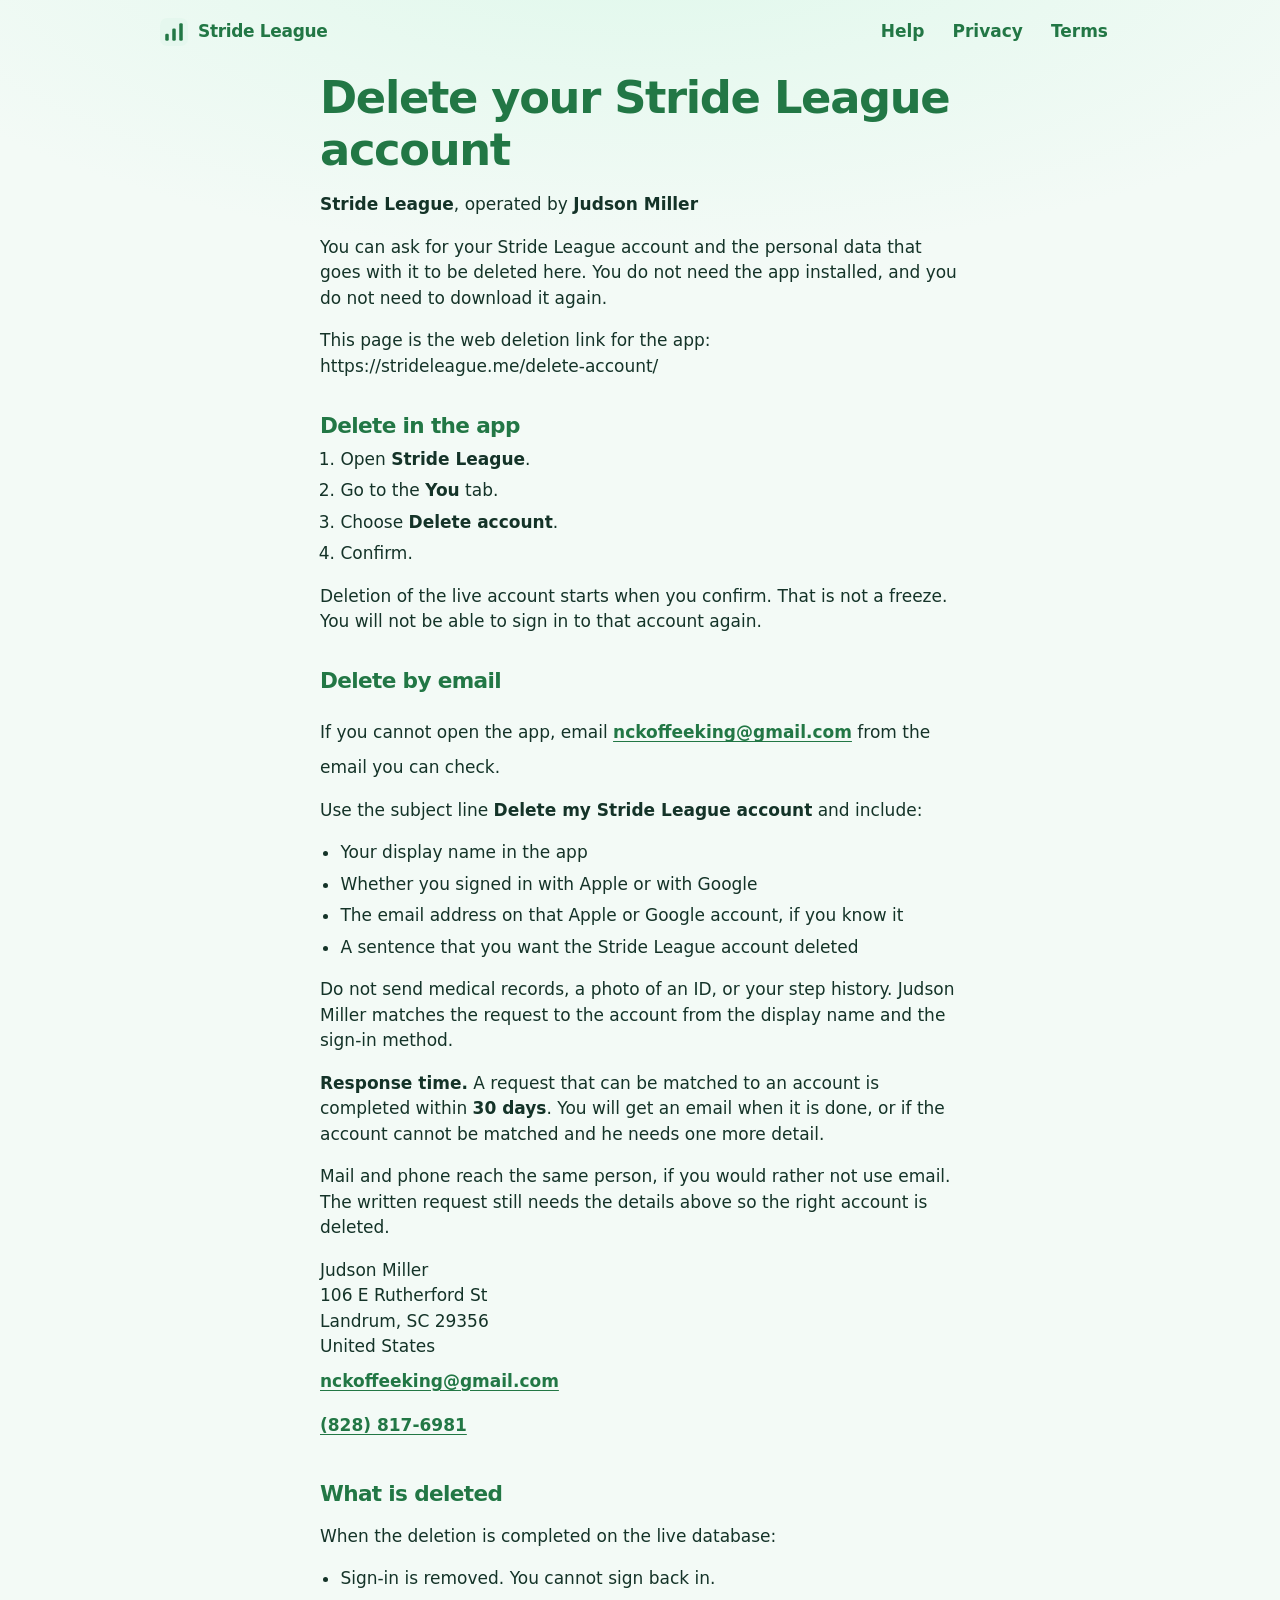
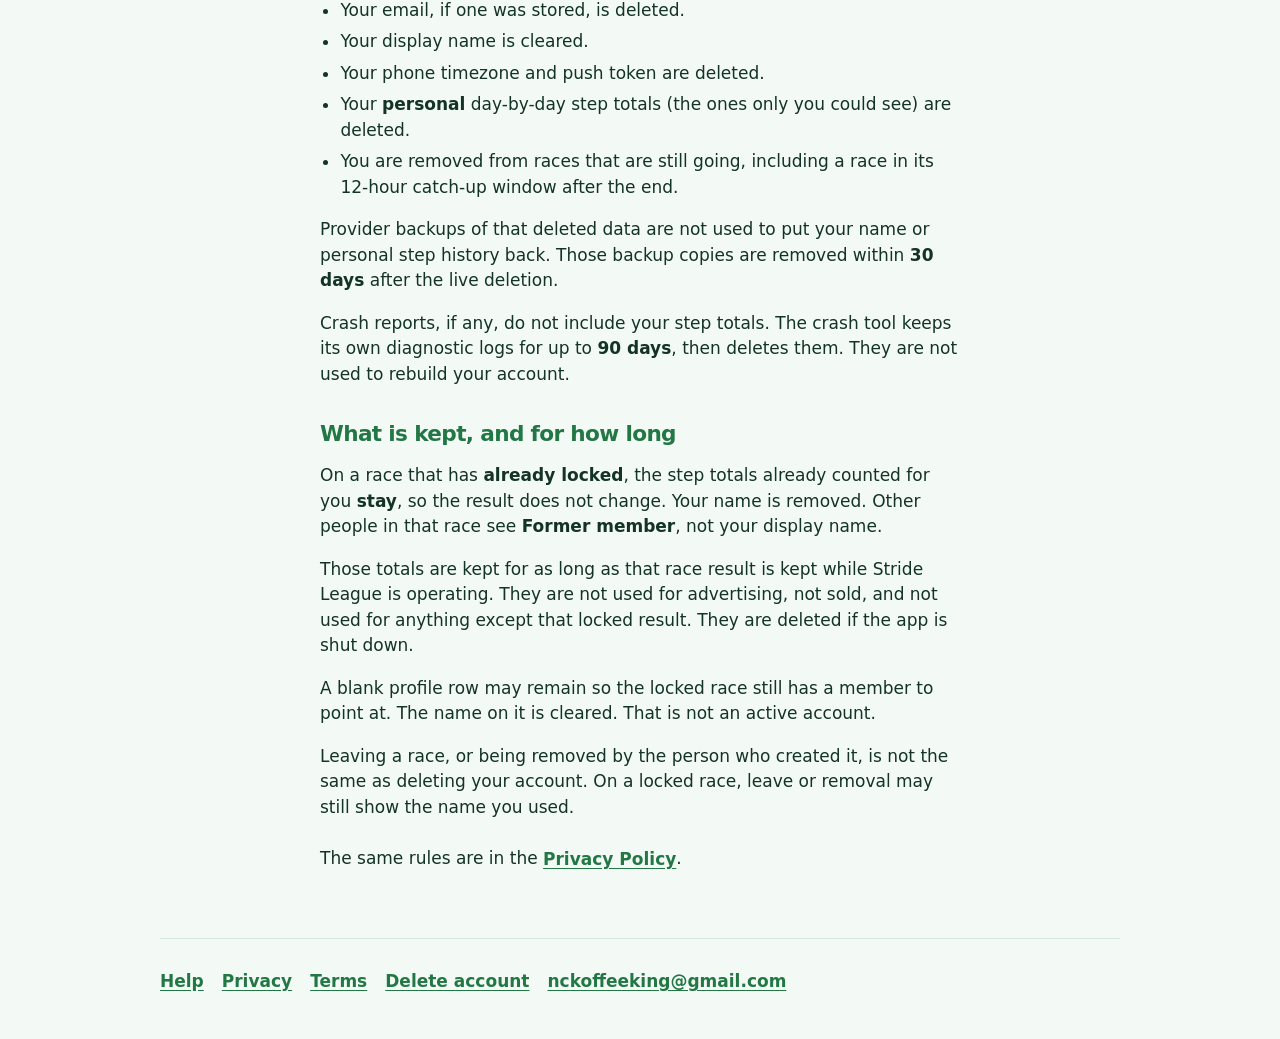
==== delete-account/index.html @ 0a349ed0 "Add a delete-account page for the app deletion link. Port the existing account-deletion page onto st" ====
<!DOCTYPE html>
<html lang="en">
<head>
  <!-- Draft, not legal advice -->
  <meta charset="utf-8">
  <meta name="viewport" content="width=device-width, initial-scale=1">
  <title>Delete your account · Stride League</title>
  <meta name="description" content="How to delete your Stride League account in the app or by email, and what is deleted.">
  <meta name="theme-color" content="#f3faf6">
  <link rel="canonical" href="https://strideleague.me/delete-account/">
  <link rel="icon" href="/favicon.svg" type="image/svg+xml">
  <link rel="stylesheet" href="/site.css">
</head>
<body>
  <a class="skip-link" href="#content">Skip to content</a>
  <header class="wrap site-header">
    <a class="wordmark" href="/">
      <svg viewBox="0 0 32 32" aria-hidden="true">
        <rect width="32" height="32" rx="8" fill="#e5f7ee"/>
        <rect x="6" y="18" width="4" height="8" rx="1.5" fill="#227745"/>
        <rect x="14" y="12" width="4" height="14" rx="1.5" fill="#227745"/>
        <rect x="22" y="6" width="4" height="20" rx="1.5" fill="#227745"/>
      </svg>
      Stride League
    </a>
    <nav class="site-nav" aria-label="Site">
      <a href="/help/">Help</a>
      <a href="/privacy.html">Privacy</a>
      <a href="/terms.html">Terms</a>
    </nav>
  </header>

  <main id="content" class="wrap sheet prose">
    <h1>Delete your Stride League account</h1>
    <p><strong>Stride League</strong>, operated by <strong>Judson Miller</strong></p>
    <p>You can ask for your Stride League account and the personal data that goes with it to be deleted here. You do not need the app installed, and you do not need to download it again.</p>
    <p>This page is the web deletion link for the app: https://strideleague.me/delete-account/</p>

    <h2>Delete in the app</h2>
    <ol>
      <li>Open <strong>Stride League</strong>.</li>
      <li>Go to the <strong>You</strong> tab.</li>
      <li>Choose <strong>Delete account</strong>.</li>
      <li>Confirm.</li>
    </ol>
    <p>Deletion of the live account starts when you confirm. That is not a freeze. You will not be able to sign in to that account again.</p>

    <h2>Delete by email</h2>
    <p>If you cannot open the app, email <a href="mailto:nckoffeeking@gmail.com"><strong>nckoffeeking@gmail.com</strong></a> from the email you can check.</p>
    <p>Use the subject line <strong>Delete my Stride League account</strong> and include:</p>
    <ul>
      <li>Your display name in the app</li>
      <li>Whether you signed in with Apple or with Google</li>
      <li>The email address on that Apple or Google account, if you know it</li>
      <li>A sentence that you want the Stride League account deleted</li>
    </ul>
    <p>Do not send medical records, a photo of an ID, or your step history. Judson Miller matches the request to the account from the display name and the sign-in method.</p>
    <p><strong>Response time.</strong> A request that can be matched to an account is completed within <strong>30 days</strong>. You will get an email when it is done, or if the account cannot be matched and he needs one more detail.</p>
    <p>Mail and phone reach the same person, if you would rather not use email. The written request still needs the details above so the right account is deleted.</p>
    <p>Judson Miller<br>106 E Rutherford St<br>Landrum, SC 29356<br>United States<br><a href="mailto:nckoffeeking@gmail.com">nckoffeeking@gmail.com</a><br><a href="tel:+18288176981">(828) 817-6981</a></p>

    <h2>What is deleted</h2>
    <p>When the deletion is completed on the live database:</p>
    <ul>
      <li>Sign-in is removed. You cannot sign back in.</li>
      <li>Your email, if one was stored, is deleted.</li>
      <li>Your display name is cleared.</li>
      <li>Your phone timezone and push token are deleted.</li>
      <li>Your <strong>personal</strong> day-by-day step totals (the ones only you could see) are deleted.</li>
      <li>You are removed from races that are still going, including a race in its 12-hour catch-up window after the end.</li>
    </ul>
    <p>Provider backups of that deleted data are not used to put your name or personal step history back. Those backup copies are removed within <strong>30 days</strong> after the live deletion.</p>
    <p>Crash reports, if any, do not include your step totals. The crash tool keeps its own diagnostic logs for up to <strong>90 days</strong>, then deletes them. They are not used to rebuild your account.</p>

    <h2>What is kept, and for how long</h2>
    <p>On a race that has <strong>already locked</strong>, the step totals already counted for you <strong>stay</strong>, so the result does not change. Your name is removed. Other people in that race see <strong>Former member</strong>, not your display name.</p>
    <p>Those totals are kept for as long as that race result is kept while Stride League is operating. They are not used for advertising, not sold, and not used for anything except that locked result. They are deleted if the app is shut down.</p>
    <p>A blank profile row may remain so the locked race still has a member to point at. The name on it is cleared. That is not an active account.</p>
    <p>Leaving a race, or being removed by the person who created it, is not the same as deleting your account. On a locked race, leave or removal may still show the name you used.</p>
    <p>The same rules are in the <a href="/privacy.html">Privacy Policy</a>.</p>
  </main>

  <footer class="wrap site-footer">
    <div class="footer-row">
      <a href="/help/">Help</a>
      <a href="/privacy.html">Privacy</a>
      <a href="/terms.html">Terms</a>
      <a href="/delete-account/">Delete account</a>
      <a href="mailto:nckoffeeking@gmail.com">nckoffeeking@gmail.com</a>
    </div>
  </footer>
</body>
</html>
---- site.css ----
:root {
  --brand: #227745;
  --ink: #143328;
  --muted: #3d5a4a;
  --bg: #f3faf6;
  --surface: #ffffff;
  --mint: #d8f6e6;
  --mint-deep: #b7ebcf;
  --line: #d5e8dc;
  --badge: #10261c;
  --shadow: 0 16px 40px rgba(20, 51, 40, 0.08);
  --radius: 22px;
  --font: -apple-system, BlinkMacSystemFont, "Segoe UI", system-ui, sans-serif;
  --mono: ui-monospace, "SF Mono", Menlo, Consolas, monospace;
}

*,
*::before,
*::after {
  box-sizing: border-box;
}

html {
  color-scheme: light;
}

body {
  margin: 0;
  min-height: 100vh;
  background:
    radial-gradient(1200px 480px at 50% -80px, #dff8eb 0%, rgba(243, 250, 246, 0) 70%),
    var(--bg);
  color: var(--ink);
  font-family: var(--font);
  font-size: 17px;
  line-height: 1.5;
}

img,
svg {
  display: block;
  max-width: 100%;
}

a {
  color: var(--brand);
  text-underline-offset: 0.16em;
}

a:hover {
  text-decoration-thickness: 2px;
}

:focus-visible {
  outline: 3px solid var(--brand);
  outline-offset: 3px;
}

.skip-link {
  position: absolute;
  left: 16px;
  top: 8px;
  transform: translateY(-140%);
  background: var(--surface);
  color: var(--brand);
  padding: 12px 16px;
  min-height: 44px;
  z-index: 5;
  border-radius: 12px;
}

.skip-link:focus {
  transform: none;
}

.wrap {
  width: min(960px, calc(100% - 32px));
  margin: 0 auto;
}

.site-header {
  display: flex;
  align-items: center;
  justify-content: space-between;
  gap: 12px;
  min-height: 64px;
  padding: 8px 0;
}

.wordmark {
  display: inline-flex;
  align-items: center;
  gap: 10px;
  min-height: 44px;
  color: var(--brand);
  font-weight: 700;
  letter-spacing: -0.02em;
  text-decoration: none;
}

/* Narrow phones: keep the wordmark on one line and let the
   three nav links drop below it instead of running off screen. */
@media (max-width: 420px) {
  .site-header {
    flex-wrap: wrap;
    row-gap: 0;
  }

  .wordmark {
    white-space: nowrap;
  }

  .site-nav {
    margin-left: -12px;
  }
}

.wordmark svg {
  width: 28px;
  height: 28px;
  flex: none;
}

.site-nav {
  display: flex;
  align-items: center;
  gap: 4px;
}

.site-nav a {
  display: inline-flex;
  align-items: center;
  justify-content: center;
  min-height: 44px;
  min-width: 44px;
  padding: 0 12px;
  color: var(--brand);
  font-weight: 600;
  text-decoration: none;
}

.site-nav a:hover {
  text-decoration: underline;
}

.hero {
  padding: 12px 0 28px;
}

.eyebrow {
  margin: 0 0 8px;
  color: var(--brand);
  font-size: 0.95rem;
  font-weight: 650;
  letter-spacing: 0.01em;
}

h1,
h2,
h3 {
  color: var(--brand);
  letter-spacing: -0.03em;
  line-height: 1.15;
  font-weight: 700;
}

h1 {
  margin: 0 0 12px;
  font-size: clamp(2.1rem, 8vw, 3.4rem);
}

.lead {
  margin: 0 0 20px;
  max-width: 38rem;
  font-size: 1.125rem;
  color: var(--ink);
}

.hero-grid {
  display: grid;
  gap: 28px;
}

.store-badge {
  display: inline-flex;
  flex-direction: column;
  align-items: flex-start;
  justify-content: center;
  min-height: 54px;
  min-width: 44px;
  margin: 0;
  padding: 10px 18px 11px 16px;
  border-radius: 14px;
  background: var(--badge);
  color: #fff;
  text-decoration: none;
  line-height: 1.15;
}

a.store-badge:hover {
  background: #1b3b2c;
}

.store-badge-kicker {
  font-size: 0.72rem;
  font-weight: 600;
  letter-spacing: 0.01em;
  opacity: 0.88;
}

.store-badge-name {
  font-size: 1.125rem;
  font-weight: 650;
  letter-spacing: -0.02em;
}

.quiet {
  margin: 12px 0 0;
  color: var(--muted);
  font-size: 0.95rem;
}

.card {
  background: var(--surface);
  border: 1px solid var(--line);
  border-radius: var(--radius);
  box-shadow: var(--shadow);
  padding: 18px 18px 16px;
}

.card h2 {
  margin: 0;
  font-size: 1.15rem;
}

.sample-note {
  margin: 4px 0 12px;
  color: var(--muted);
  font-size: 0.9rem;
}

.standings {
  list-style: none;
  margin: 0;
  padding: 0;
}

.standings li + li {
  margin-top: 10px;
}

.standing-row {
  display: flex;
  justify-content: space-between;
  gap: 12px;
  align-items: baseline;
  min-height: 28px;
}

.who {
  font-weight: 650;
}

.tally {
  color: var(--brand);
  font-variant-numeric: tabular-nums;
  font-weight: 650;
}

.track {
  height: 8px;
  margin-top: 6px;
  border-radius: 999px;
  background: #e7f6ee;
  overflow: hidden;
}

.fill {
  height: 100%;
  border-radius: inherit;
  background: linear-gradient(90deg, var(--mint-deep), #7ddea6);
}

.section {
  padding: 8px 0 36px;
}

.section h2 {
  margin: 0 0 16px;
  font-size: 1.7rem;
}

.steps {
  list-style: none;
  margin: 0;
  padding: 0;
  display: grid;
  gap: 12px;
}

.steps li {
  display: grid;
  grid-template-columns: 44px 1fr;
  gap: 12px;
  align-items: start;
  background: var(--surface);
  border: 1px solid var(--line);
  border-radius: 18px;
  padding: 14px;
}

.num {
  display: grid;
  place-items: center;
  width: 44px;
  height: 44px;
  border-radius: 14px;
  background: var(--mint);
  color: var(--brand);
  font-weight: 750;
}

.steps h3 {
  margin: 2px 0 4px;
  color: var(--brand);
  font-size: 1.125rem;
  font-weight: 700;
}

.steps p {
  margin: 0;
  color: var(--ink);
  font-weight: 400;
}

.promise {
  background: var(--surface);
  border: 1px solid var(--line);
  border-radius: var(--radius);
  padding: 20px 18px;
}

.promise p {
  margin: 0 0 12px;
  max-width: 40rem;
}

.promise a {
  display: inline-flex;
  align-items: center;
  min-height: 44px;
  font-weight: 650;
}

.faq {
  display: grid;
  gap: 12px;
}

.faq-item {
  background: var(--surface);
  border: 1px solid var(--line);
  border-radius: 18px;
  padding: 14px 16px;
}

.faq-item h3 {
  margin: 2px 0 6px;
  color: var(--brand);
  font-size: 1.125rem;
  font-weight: 700;
}

.faq-item p {
  margin: 0;
  max-width: 40rem;
}

.faq-item p + p {
  margin-top: 8px;
}

.faq-item a {
  display: inline-flex;
  align-items: center;
  min-height: 44px;
  font-weight: 650;
}

.store-slot .store-line {
  margin: 0 0 8px;
}

.site-footer {
  border-top: 1px solid var(--line);
  padding: 20px 0 36px;
}

.footer-row {
  display: flex;
  flex-wrap: wrap;
  gap: 8px 18px;
  align-items: center;
}

.site-footer a {
  display: inline-flex;
  align-items: center;
  min-height: 44px;
  font-weight: 600;
}

.footer-note {
  margin: 4px 0 0;
  color: var(--muted);
  font-size: 0.95rem;
}

.sheet {
  padding: 8px 0 40px;
}

.sheet h1 {
  font-size: clamp(2rem, 7vw, 2.8rem);
}

.prose {
  max-width: 40rem;
}

.prose h2 {
  margin: 1.6em 0 0.4em;
  font-size: 1.35rem;
}

.prose p,
.prose li {
  color: var(--ink);
}

.prose ul,
.prose ol {
  margin: 0.4em 0 0;
  padding-left: 1.2em;
}

.prose li > ul {
  margin-top: 0.35em;
}

.prose li + li {
  margin-top: 0.35em;
}

.prose a {
  display: inline-flex;
  align-items: center;
  min-height: 44px;
  min-width: 44px;
  font-weight: 650;
}

.code-block {
  margin: 8px 0 18px;
  padding: 16px 16px 14px;
  background: var(--surface);
  border: 1px solid var(--line);
  border-radius: var(--radius);
  box-shadow: var(--shadow);
}

.code-label {
  margin: 0;
  color: var(--muted);
  font-size: 0.95rem;
  font-weight: 650;
}

.code-value {
  margin: 6px 0 14px;
  color: var(--brand);
  font-family: var(--mono);
  font-size: clamp(1.8rem, 9vw, 2.8rem);
  font-weight: 750;
  letter-spacing: 0.08em;
  line-height: 1.2;
  word-break: break-all;
  user-select: all;
}

.copy-button {
  appearance: none;
  width: 100%;
  min-height: 44px;
  border: 0;
  border-radius: 14px;
  background: var(--brand);
  color: #fff;
  font: inherit;
  font-weight: 700;
  padding: 12px 16px;
  cursor: pointer;
}

.copy-button:hover {
  background: #1b6339;
}

.copy-button.is-copied {
  background: #1b6339;
}

.copy-status:empty {
  display: none;
}

.copy-status {
  margin: 10px 0 0;
  color: var(--muted);
}

.store-slot {
  margin: 8px 0 4px;
}

.fine-print {
  max-width: 38rem;
  color: var(--muted);
}

.home-link {
  display: inline-flex;
  align-items: center;
  min-height: 44px;
  margin-top: 8px;
  font-weight: 650;
}

@media (min-width: 800px) {
  .wrap {
    width: min(960px, calc(100% - 64px));
  }

  .hero {
    padding-top: 28px;
  }

  .hero-grid {
    grid-template-columns: 1.1fr 0.9fr;
    align-items: center;
    gap: 40px;
  }

  .steps {
    grid-template-columns: repeat(3, 1fr);
  }

  .steps li {
    grid-template-columns: 1fr;
  }

  .copy-button {
    width: auto;
    min-width: 180px;
  }
}

@media (forced-colors: active) {
  .store-badge,
  .copy-button,
  .card,
  .steps li,
  .faq-item,
  .promise {
    border: 1px solid ButtonText;
  }
}
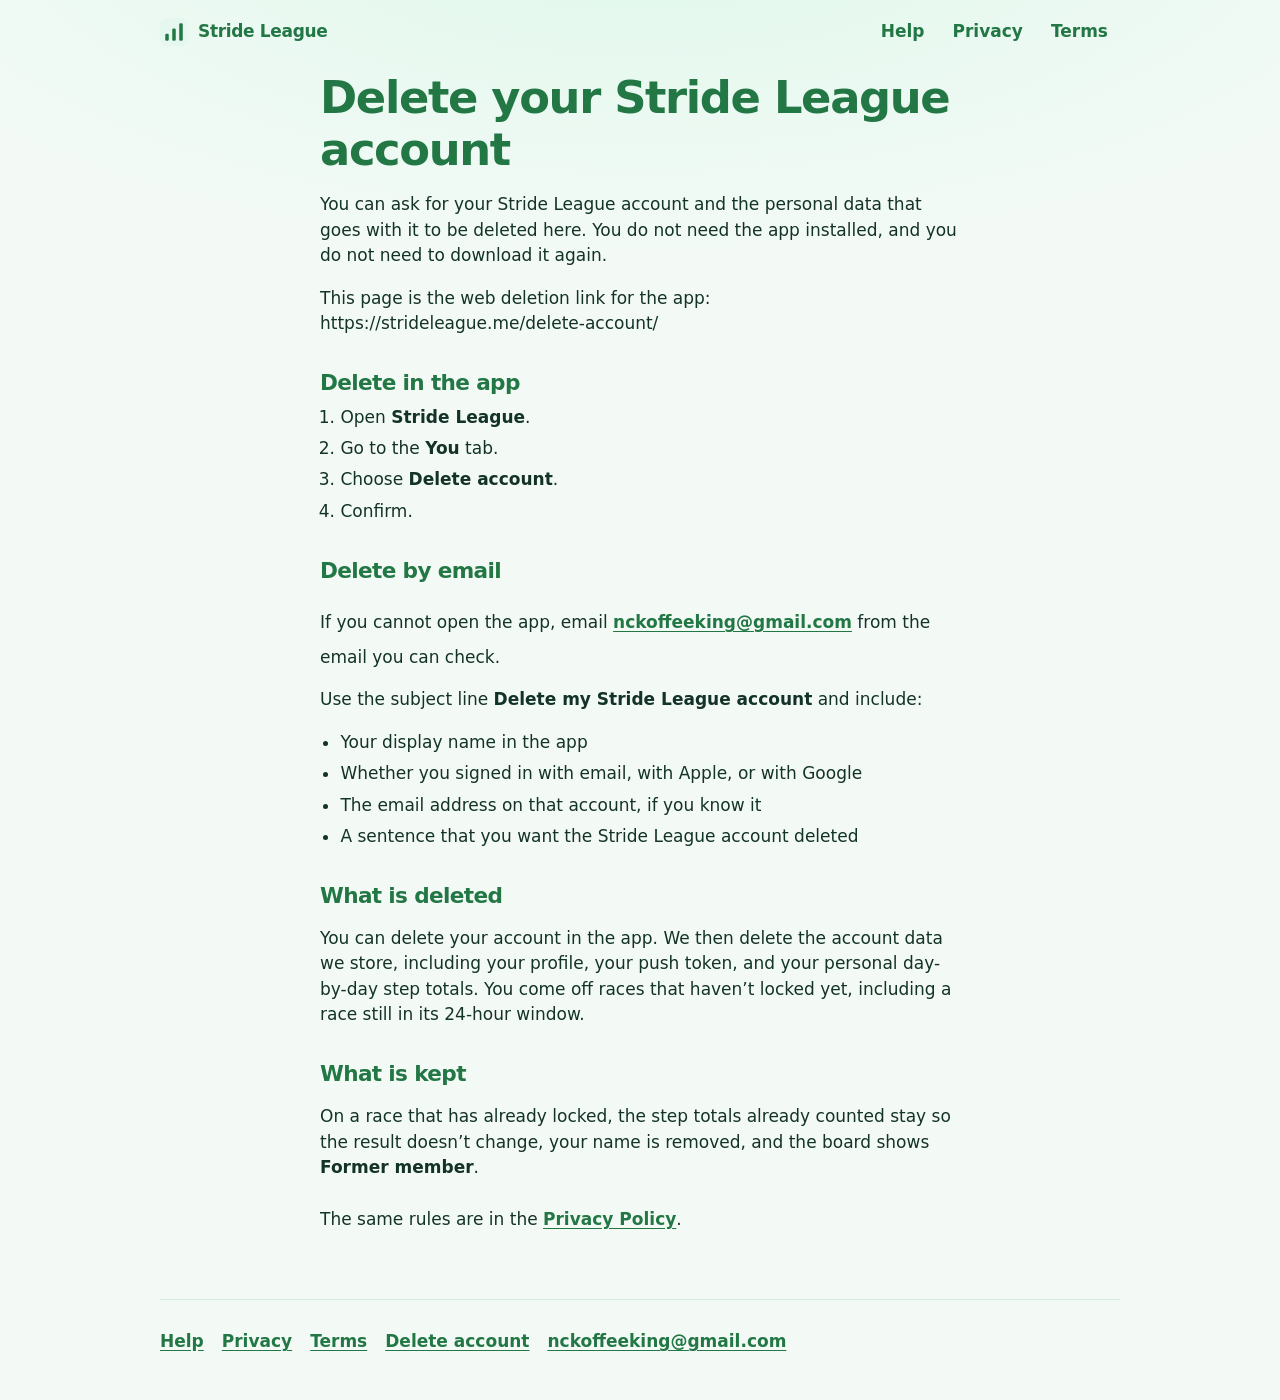
==== commit 50f99df2: "Align delete-account claims with the site privacy policy. Use the 24-hour window, include email sign" ====
--- a/delete-account/index.html
+++ b/delete-account/index.html
@@ -32,7 +32,6 @@
 
   <main id="content" class="wrap sheet prose">
     <h1>Delete your Stride League account</h1>
-    <p><strong>Stride League</strong>, operated by <strong>Judson Miller</strong></p>
     <p>You can ask for your Stride League account and the personal data that goes with it to be deleted here. You do not need the app installed, and you do not need to download it again.</p>
     <p>This page is the web deletion link for the app: https://strideleague.me/delete-account/</p>
 
@@ -43,40 +42,22 @@
       <li>Choose <strong>Delete account</strong>.</li>
       <li>Confirm.</li>
     </ol>
-    <p>Deletion of the live account starts when you confirm. That is not a freeze. You will not be able to sign in to that account again.</p>
 
     <h2>Delete by email</h2>
-    <p>If you cannot open the app, email <a href="mailto:nckoffeeking@gmail.com"><strong>nckoffeeking@gmail.com</strong></a> from the email you can check.</p>
+    <p>If you cannot open the app, email <a href="mailto:nckoffeeking@gmail.com">nckoffeeking@gmail.com</a> from the email you can check.</p>
     <p>Use the subject line <strong>Delete my Stride League account</strong> and include:</p>
     <ul>
       <li>Your display name in the app</li>
-      <li>Whether you signed in with Apple or with Google</li>
-      <li>The email address on that Apple or Google account, if you know it</li>
+      <li>Whether you signed in with email, with Apple, or with Google</li>
+      <li>The email address on that account, if you know it</li>
       <li>A sentence that you want the Stride League account deleted</li>
     </ul>
-    <p>Do not send medical records, a photo of an ID, or your step history. Judson Miller matches the request to the account from the display name and the sign-in method.</p>
-    <p><strong>Response time.</strong> A request that can be matched to an account is completed within <strong>30 days</strong>. You will get an email when it is done, or if the account cannot be matched and he needs one more detail.</p>
-    <p>Mail and phone reach the same person, if you would rather not use email. The written request still needs the details above so the right account is deleted.</p>
-    <p>Judson Miller<br>106 E Rutherford St<br>Landrum, SC 29356<br>United States<br><a href="mailto:nckoffeeking@gmail.com">nckoffeeking@gmail.com</a><br><a href="tel:+18288176981">(828) 817-6981</a></p>
 
     <h2>What is deleted</h2>
-    <p>When the deletion is completed on the live database:</p>
-    <ul>
-      <li>Sign-in is removed. You cannot sign back in.</li>
-      <li>Your email, if one was stored, is deleted.</li>
-      <li>Your display name is cleared.</li>
-      <li>Your phone timezone and push token are deleted.</li>
-      <li>Your <strong>personal</strong> day-by-day step totals (the ones only you could see) are deleted.</li>
-      <li>You are removed from races that are still going, including a race in its 12-hour catch-up window after the end.</li>
-    </ul>
-    <p>Provider backups of that deleted data are not used to put your name or personal step history back. Those backup copies are removed within <strong>30 days</strong> after the live deletion.</p>
-    <p>Crash reports, if any, do not include your step totals. The crash tool keeps its own diagnostic logs for up to <strong>90 days</strong>, then deletes them. They are not used to rebuild your account.</p>
+    <p>You can delete your account in the app. We then delete the account data we store, including your profile, your push token, and your personal day-by-day step totals. You come off races that haven’t locked yet, including a race still in its 24-hour window.</p>
 
-    <h2>What is kept, and for how long</h2>
-    <p>On a race that has <strong>already locked</strong>, the step totals already counted for you <strong>stay</strong>, so the result does not change. Your name is removed. Other people in that race see <strong>Former member</strong>, not your display name.</p>
-    <p>Those totals are kept for as long as that race result is kept while Stride League is operating. They are not used for advertising, not sold, and not used for anything except that locked result. They are deleted if the app is shut down.</p>
-    <p>A blank profile row may remain so the locked race still has a member to point at. The name on it is cleared. That is not an active account.</p>
-    <p>Leaving a race, or being removed by the person who created it, is not the same as deleting your account. On a locked race, leave or removal may still show the name you used.</p>
+    <h2>What is kept</h2>
+    <p>On a race that has already locked, the step totals already counted stay so the result doesn’t change, your name is removed, and the board shows <strong>Former member</strong>.</p>
     <p>The same rules are in the <a href="/privacy.html">Privacy Policy</a>.</p>
   </main>
 
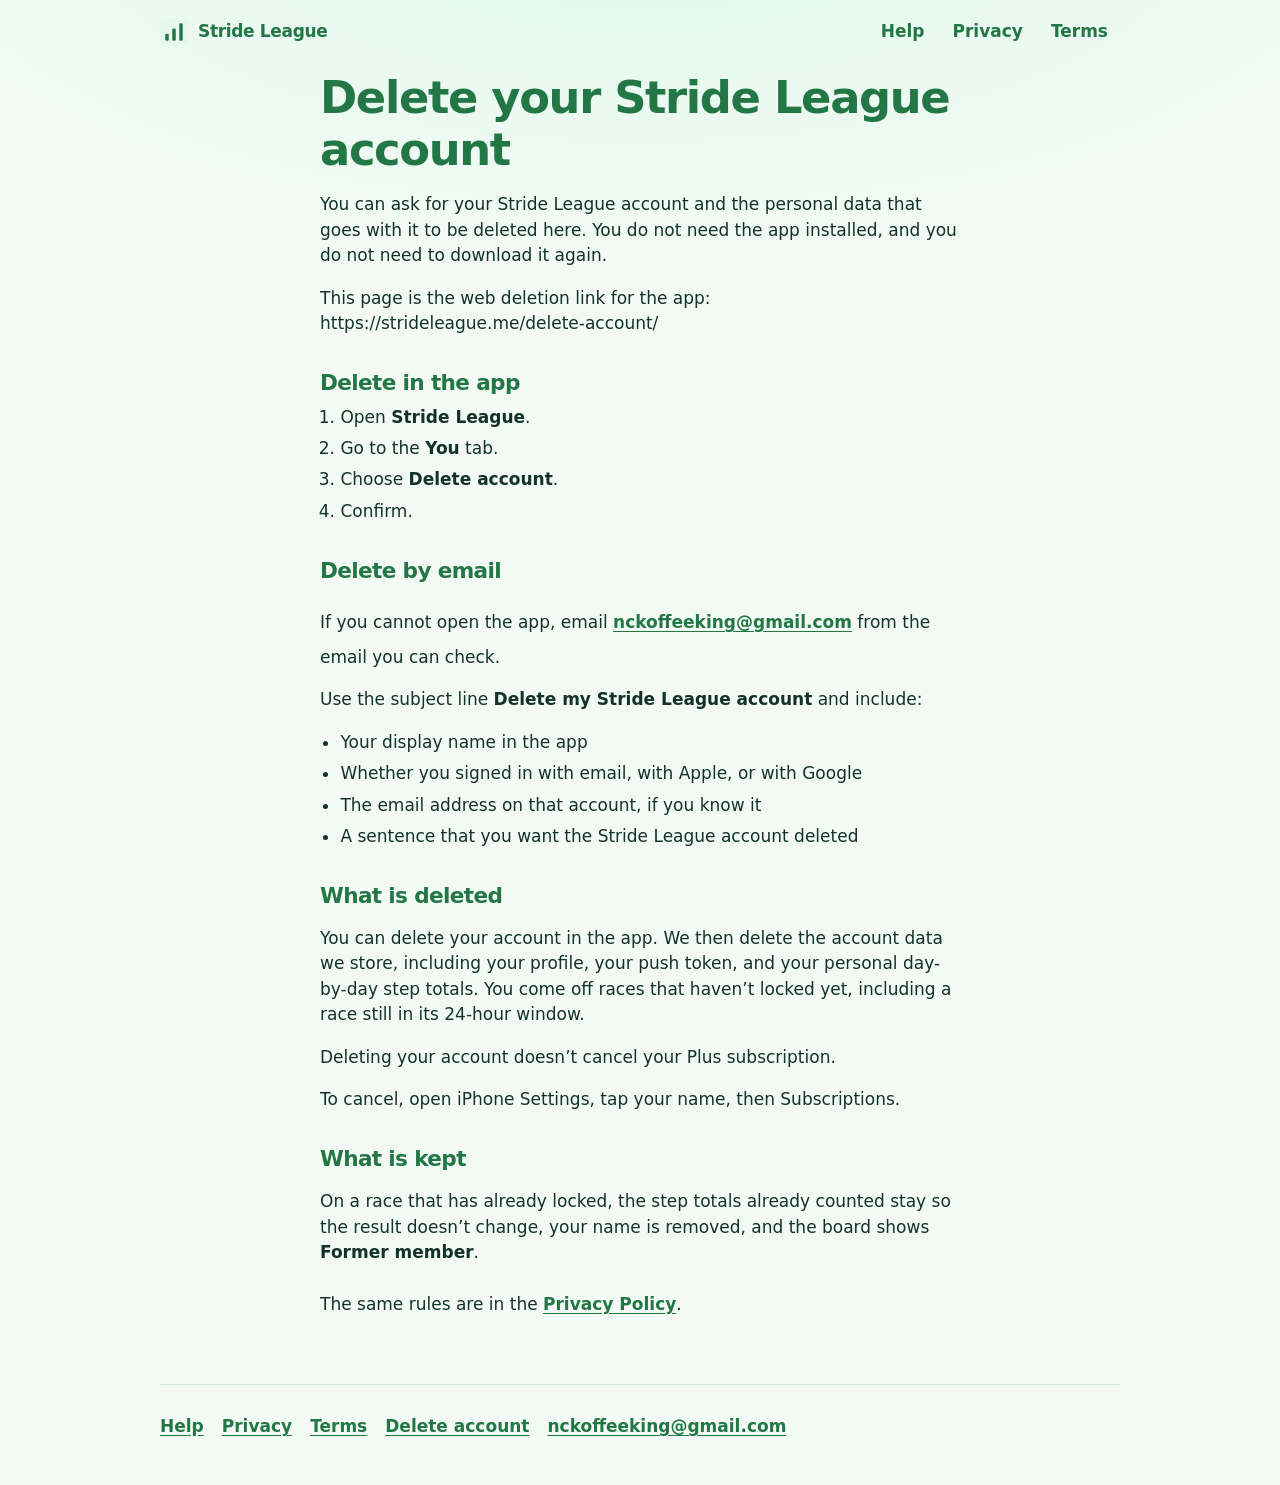
==== commit f58ec132: "Note that deleting an account does not cancel Plus. Co-authored-by: Koffeekinggamer <Koffeekinggamer" ====
--- a/delete-account/index.html
+++ b/delete-account/index.html
@@ -55,6 +55,8 @@
 
     <h2>What is deleted</h2>
     <p>You can delete your account in the app. We then delete the account data we store, including your profile, your push token, and your personal day-by-day step totals. You come off races that haven’t locked yet, including a race still in its 24-hour window.</p>
+    <p>Deleting your account doesn’t cancel your Plus subscription.</p>
+    <p>To cancel, open iPhone Settings, tap your name, then Subscriptions.</p>
 
     <h2>What is kept</h2>
     <p>On a race that has already locked, the step totals already counted stay so the result doesn’t change, your name is removed, and the board shows <strong>Former member</strong>.</p>
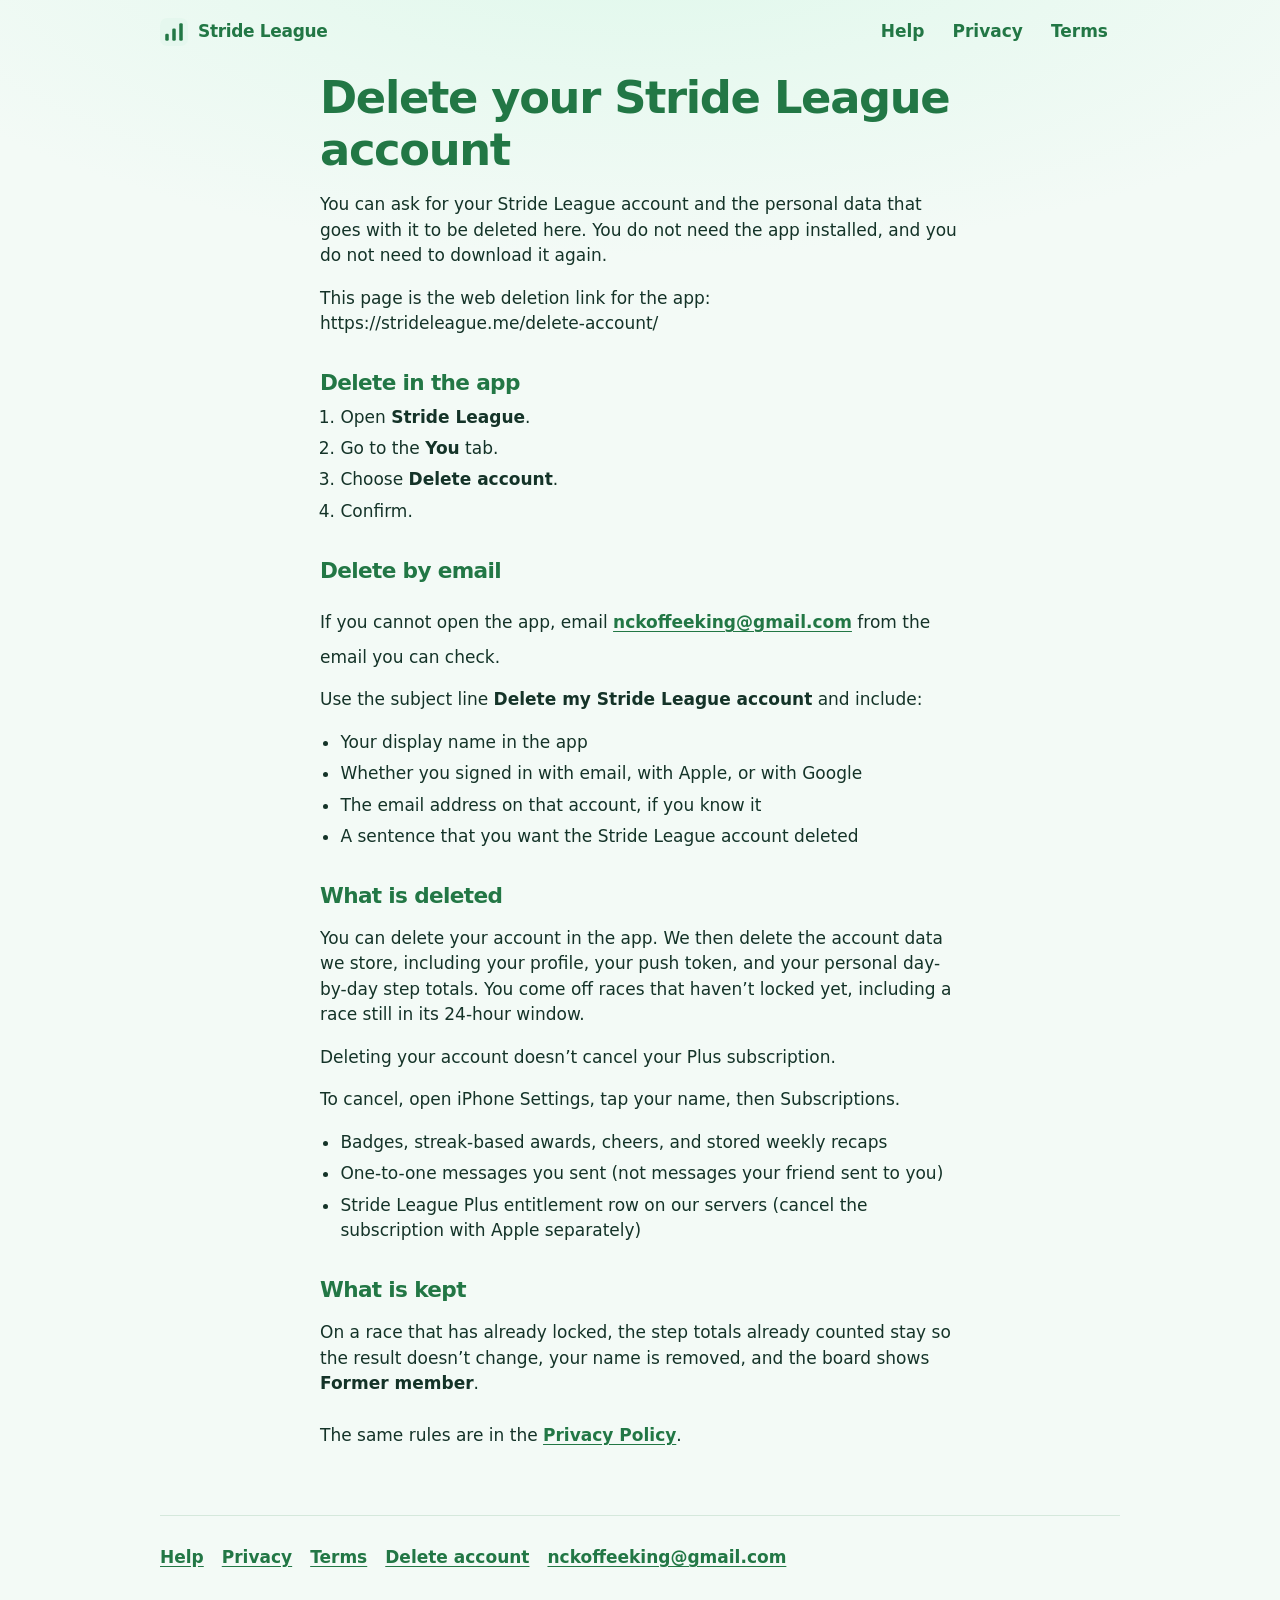
==== commit 0caea7ce: "Update privacy and delete-account copy for account deletion. Replace the Privacy "Deleting your acco" ====
--- a/delete-account/index.html
+++ b/delete-account/index.html
@@ -57,6 +57,11 @@
     <p>You can delete your account in the app. We then delete the account data we store, including your profile, your push token, and your personal day-by-day step totals. You come off races that haven’t locked yet, including a race still in its 24-hour window.</p>
     <p>Deleting your account doesn’t cancel your Plus subscription.</p>
     <p>To cancel, open iPhone Settings, tap your name, then Subscriptions.</p>
+    <ul>
+      <li>Badges, streak-based awards, cheers, and stored weekly recaps</li>
+      <li>One-to-one messages you sent (not messages your friend sent to you)</li>
+      <li>Stride League Plus entitlement row on our servers (cancel the subscription with Apple separately)</li>
+    </ul>
 
     <h2>What is kept</h2>
     <p>On a race that has already locked, the step totals already counted stay so the result doesn’t change, your name is removed, and the board shows <strong>Former member</strong>.</p>
--- a/site.css
+++ b/site.css
@@ -510,6 +510,19 @@
   background: #1b6339;
 }
 
+a.testflight-link {
+  display: inline-flex;
+  align-items: center;
+  justify-content: center;
+  margin: 0 0 14px;
+  text-align: center;
+  text-decoration: none;
+}
+
+a.testflight-link:hover {
+  text-decoration: none;
+}
+
 .copy-status:empty {
   display: none;
 }
